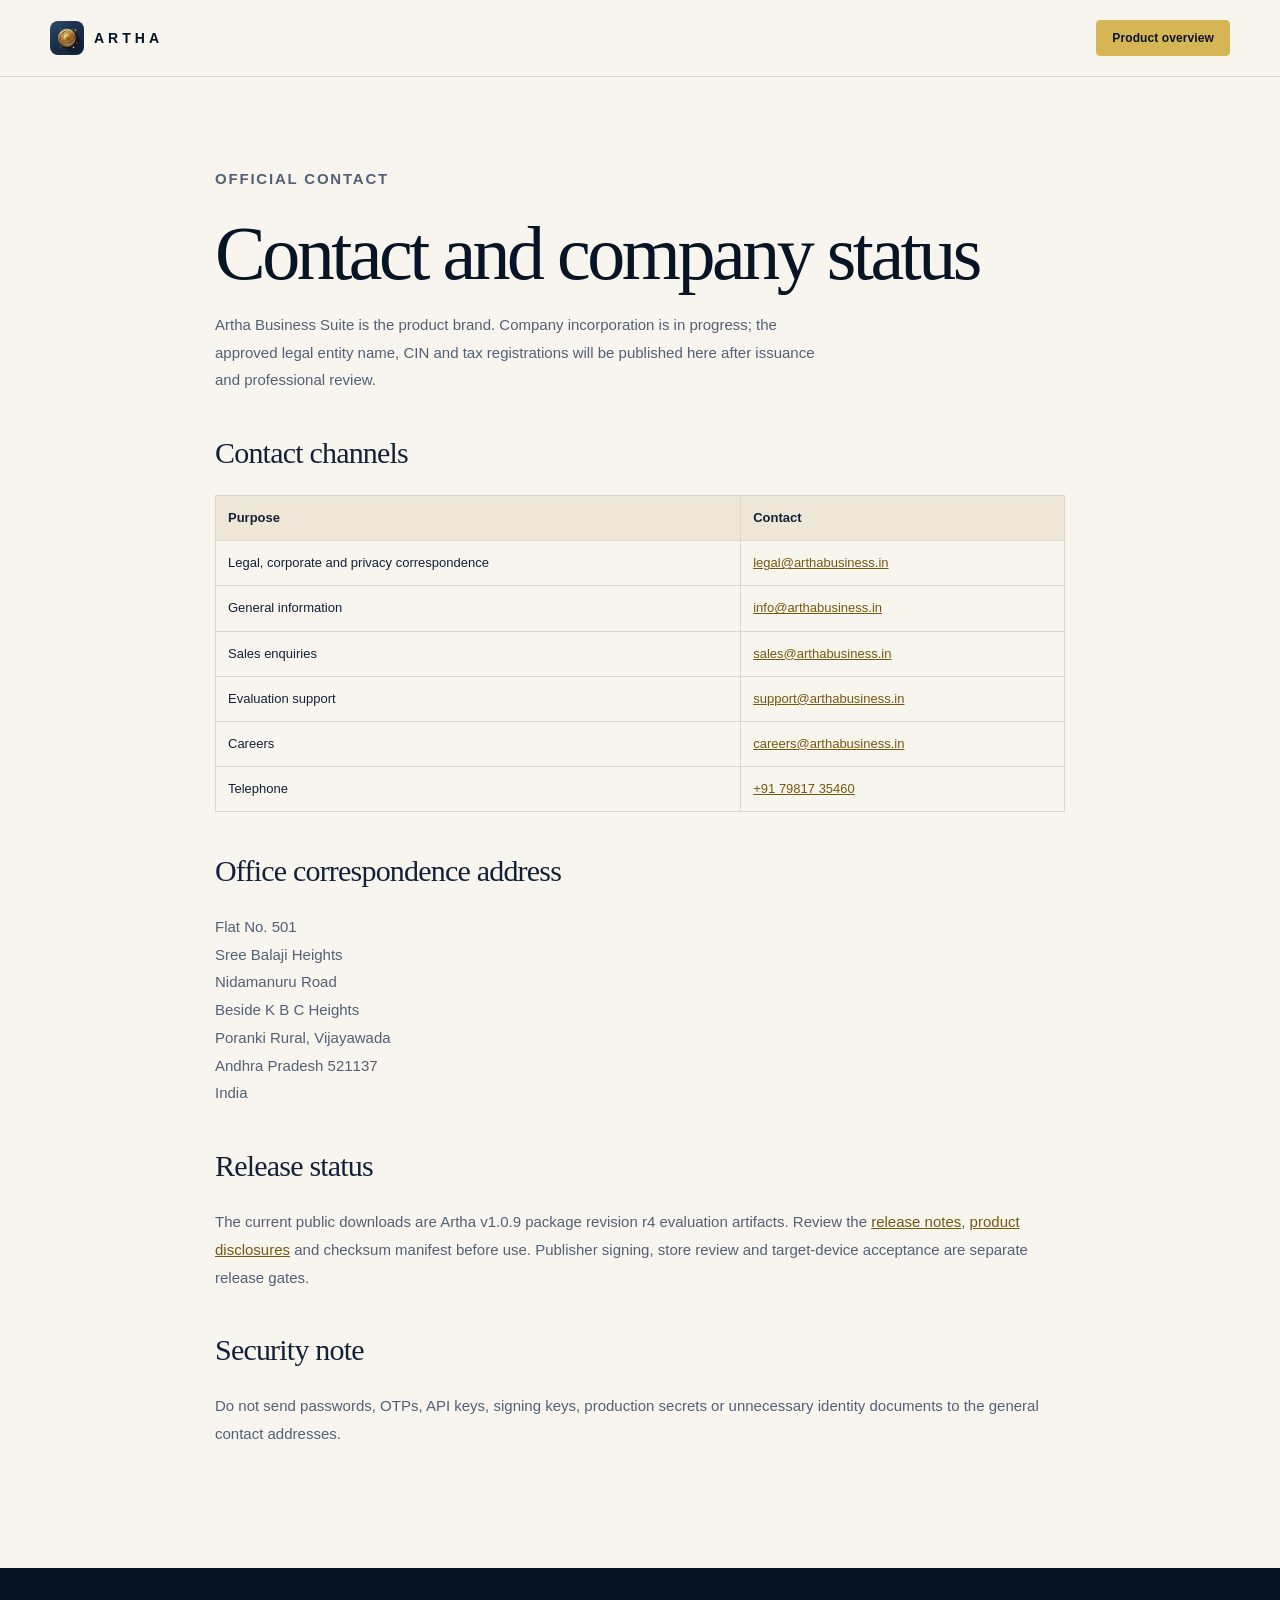
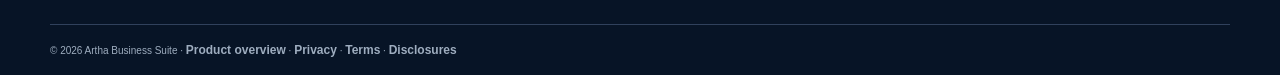
==== contact.html @ f28f2d11 "Publish Artha company contact and release boundaries" ====
<!doctype html>
<html lang="en">
<head>
  <meta charset="utf-8">
  <meta name="viewport" content="width=device-width,initial-scale=1">
  <meta name="description" content="Official contact details and company formation status for Artha Business Suite.">
  <title>Contact and company status — Artha</title>
  <link rel="icon" href="assets/artha-icon.png">
  <link rel="stylesheet" href="styles.css">
</head>
<body>
  <header class="site-header"><div class="wrap nav"><a class="brand" href="index.html"><img src="assets/artha-icon.png" alt="">ARTHA</a><a class="button button-small" href="index.html">Product overview</a></div></header>
  <main class="legal-page wrap">
    <p class="kicker">Official contact</p>
    <h1>Contact and company status</h1>
    <p class="lede">Artha Business Suite is the product brand. Company incorporation is in progress; the approved legal entity name, CIN and tax registrations will be published here after issuance and professional review.</p>
    <h2>Contact channels</h2>
    <table>
      <thead><tr><th>Purpose</th><th>Contact</th></tr></thead>
      <tbody>
        <tr><td>Legal, corporate and privacy correspondence</td><td><a href="mailto:legal@arthabusiness.in">legal@arthabusiness.in</a></td></tr>
        <tr><td>General information</td><td><a href="mailto:info@arthabusiness.in">info@arthabusiness.in</a></td></tr>
        <tr><td>Sales enquiries</td><td><a href="mailto:sales@arthabusiness.in">sales@arthabusiness.in</a></td></tr>
        <tr><td>Evaluation support</td><td><a href="mailto:support@arthabusiness.in">support@arthabusiness.in</a></td></tr>
        <tr><td>Careers</td><td><a href="mailto:careers@arthabusiness.in">careers@arthabusiness.in</a></td></tr>
        <tr><td>Telephone</td><td><a href="tel:+917981735460">+91 79817 35460</a></td></tr>
      </tbody>
    </table>
    <h2>Office correspondence address</h2>
    <p>Flat No. 501<br>Sree Balaji Heights<br>Nidamanuru Road<br>Beside K B C Heights<br>Poranki Rural, Vijayawada<br>Andhra Pradesh 521137<br>India</p>
    <h2>Release status</h2>
    <p>The current public downloads are Artha v1.0.9 package revision r4 evaluation artifacts. Review the <a href="release-notes.html">release notes</a>, <a href="disclosures.html">product disclosures</a> and checksum manifest before use. Publisher signing, store review and target-device acceptance are separate release gates.</p>
    <h2>Security note</h2>
    <p>Do not send passwords, OTPs, API keys, signing keys, production secrets or unnecessary identity documents to the general contact addresses.</p>
  </main>
  <footer class="site-footer"><div class="wrap footer-bottom">© 2026 Artha Business Suite · <a href="index.html">Product overview</a> · <a href="privacy.html">Privacy</a> · <a href="terms.html">Terms</a> · <a href="disclosures.html">Disclosures</a></div></footer>
</body>
</html>
---- styles.css ----
:root{--navy:#071426;--navy-2:#101e36;--ink:#132039;--gold:#d6b554;--gold-light:#f0df9e;--cream:#f8f5ee;--paper:#fffdf8;--muted:#637087;--line:#ded8cc;--blue:#74a6e7;--green:#69c8a3;--orange:#e5af64}*{box-sizing:border-box}html{scroll-behavior:smooth}body{margin:0;background:var(--cream);color:var(--ink);font-family:Inter,-apple-system,BlinkMacSystemFont,"Segoe UI",Arial,sans-serif;font-size:16px}.wrap{width:min(1180px,calc(100% - 48px));margin-inline:auto}.skip-link{position:absolute;left:-9999px;top:8px;background:var(--navy);color:#fff;padding:10px;z-index:10}.skip-link:focus{left:8px}.site-header{position:sticky;top:0;z-index:5;background:#f8f5eefa;backdrop-filter:blur(12px);border-bottom:1px solid var(--line)}.nav{height:76px;display:flex;align-items:center;justify-content:space-between;gap:22px}.brand{display:inline-flex;align-items:center;gap:10px;color:var(--navy);font-weight:900;letter-spacing:4px;text-decoration:none;font-size:14px}.brand img{width:34px;height:34px;border-radius:8px}.nav nav{display:flex;align-items:center;gap:26px}.nav nav a,.site-footer a{color:inherit;text-decoration:none;font-size:12px;font-weight:750}.nav nav a:hover,.site-footer a:hover,.text-link:hover{color:#8b6c13}.button{display:inline-flex;align-items:center;justify-content:center;border:1px solid var(--gold);background:var(--gold);color:var(--navy);text-decoration:none;padding:14px 20px;border-radius:4px;font-size:12px;font-weight:900;letter-spacing:.1px;transition:transform .2s ease,background-color .2s ease}.button:hover{background:var(--gold-light);transform:translateY(-2px)}.button-small{padding:10px 15px}.button-dark{background:var(--navy);border-color:var(--navy);color:#fff}.button-dark:hover{background:#172a48}.text-link{font-size:13px;font-weight:800;color:var(--navy);text-decoration:none;padding:12px 0}.text-link span{color:#9f7d1c;font-size:18px;vertical-align:-1px}.button:focus-visible,.text-link:focus-visible,.nav a:focus-visible,.site-footer a:focus-visible{outline:3px solid #397bc4;outline-offset:3px}.hero{padding:96px 0 74px;background:radial-gradient(circle at 80% 15%,#efe2ae 0,transparent 27%),var(--cream)}.hero-grid{display:grid;grid-template-columns:.91fr 1.09fr;align-items:center;gap:64px}.eyebrow,.kicker{margin:0;color:#8a6b12;letter-spacing:1.8px;font-size:10px;text-transform:uppercase;font-weight:900}.eyebrow{display:flex;align-items:center;gap:10px}.eyebrow span{width:30px;height:1px;background:var(--gold)}h1,h2,h3{font-family:Georgia,"Times New Roman",serif;font-weight:400}h1{font-size:clamp(54px,6.7vw,92px);letter-spacing:-3.5px;line-height:.95;margin:24px 0;color:var(--navy)}h1 em{font-style:normal;color:#90701b}.lede{font-size:18px;line-height:1.75;color:#536076;max-width:620px;margin:0}.actions{display:flex;align-items:center;flex-wrap:wrap;gap:23px;margin:34px 0}.trust-strip{display:flex;flex-wrap:wrap;gap:0;margin:42px 0 0;padding:0;list-style:none}.trust-strip li{border:1px solid var(--line);padding:8px 11px;margin-right:-1px;font-size:9px;text-transform:uppercase;letter-spacing:1px;font-weight:850}.product-frame{margin:0;background:var(--navy);box-shadow:0 35px 75px #07142630}.product-frame img{width:100%;display:block;aspect-ratio:16/10;object-fit:cover}.product-frame figcaption{display:block;color:#c9d2df;padding:10px 14px;font-size:10px;letter-spacing:.5px}.operating-flow{padding:40px 0;border-top:1px solid var(--line);border-bottom:1px solid var(--line);text-align:center}.operating-flow p{font-size:9px;color:#8b6b12;font-weight:900;letter-spacing:2px}.operating-flow div{display:flex;justify-content:center;align-items:center;gap:20px;flex-wrap:wrap;font:26px Georgia,serif}.operating-flow b{color:var(--gold)}.section{padding:110px 0}.section-heading{display:grid;grid-template-columns:1.05fr .75fr;align-items:end;gap:75px;margin-bottom:54px}.section-heading.narrow{grid-template-columns:1.2fr .72fr}.section-heading h2{font-size:clamp(42px,5.3vw,70px);letter-spacing:-2.5px;line-height:1.01;margin:13px 0 0;color:var(--navy)}.section-heading>p{color:var(--muted);font-size:14px;line-height:1.85;margin:0}.capability-grid{display:grid;grid-template-columns:repeat(3,1fr);border-top:1px solid var(--line);border-left:1px solid var(--line)}.capability-grid article{min-height:250px;padding:30px;border-right:1px solid var(--line);border-bottom:1px solid var(--line);background:var(--paper)}.capability-grid span,.video-grid span{font-size:10px;color:#95731c;font-weight:900;letter-spacing:1.6px}.capability-grid h3{font-size:29px;letter-spacing:-.7px;margin:41px 0 12px}.capability-grid p,.commerce-grid p{font-size:13px;line-height:1.75;color:var(--muted);margin:0}.split-section{background:#eee8dc;padding:110px 0}.split-grid{display:grid;grid-template-columns:.93fr 1.07fr;align-items:center;gap:78px}.feature-image{background:var(--navy);box-shadow:0 25px 55px #07142626}.feature-image img{display:block;width:100%;aspect-ratio:4/5;object-fit:cover}.feature-copy h2{font-size:clamp(40px,4.7vw,61px);letter-spacing:-2px;line-height:1.03;color:var(--navy);margin:14px 0 20px}.feature-copy>p:not(.kicker){color:var(--muted);line-height:1.85;font-size:15px;max-width:610px}.check-list{margin:34px 0 0;padding:0;list-style:none;border-top:1px solid #cfc7b9}.check-list li{padding:17px 0;border-bottom:1px solid #cfc7b9;display:grid;grid-template-columns:.85fr 1.15fr;gap:18px;font-size:13px}.check-list strong{font-size:14px}.check-list span{line-height:1.7;color:var(--muted)}.commerce-grid{display:grid;grid-template-columns:repeat(4,1fr);gap:1px;border:1px solid var(--line);background:var(--line)}.commerce-grid article{background:var(--paper);padding:28px;min-height:195px}.commerce-grid b{font-size:15px}.commerce-grid p{margin-top:20px}.dark-section{background:var(--navy);color:#fff;padding:110px 0}.architecture-grid{display:grid;grid-template-columns:.92fr 1.08fr;gap:80px}.architecture-grid h2{font-size:clamp(43px,4.8vw,64px);letter-spacing:-2.3px;line-height:1.03;margin:14px 0}.architecture-list{border-top:1px solid #41516a}.architecture-list article{display:grid;grid-template-columns:.57fr 1.43fr;gap:22px;padding:20px 0;border-bottom:1px solid #41516a}.architecture-list span{color:var(--gold-light);font-size:12px;text-transform:uppercase;letter-spacing:1.2px;font-weight:900}.architecture-list p{color:#c4cfdd;line-height:1.72;font-size:13px;margin:0}.status-grid{display:grid;grid-template-columns:repeat(3,1fr);gap:16px}.status-grid article{border:1px solid var(--line);background:var(--paper);padding:29px;min-height:230px}.status-label{font-size:9px;letter-spacing:1.2px;font-weight:900;text-transform:uppercase;display:inline-block;padding:5px 7px}.verified{background:#dff2e9;color:#23674d}.evaluation{background:#e3edf9;color:#29598c}.external{background:#faead6;color:#8c571d}.status-grid h3{font-size:27px;letter-spacing:-.6px;line-height:1.05;margin:32px 0 12px}.status-grid p{font-size:13px;line-height:1.75;color:var(--muted);margin:0}.release-note{margin-top:18px;padding:24px 26px;border-left:4px solid var(--gold);background:#eee5d3;display:grid;grid-template-columns:.5fr 1.55fr auto;gap:20px;align-items:start}.release-note strong{font-size:11px;text-transform:uppercase;letter-spacing:1px}.release-note p{font-size:12px;line-height:1.75;margin:0;color:#4c5a6d}.release-note a{white-space:nowrap;color:var(--navy);font-weight:800;font-size:12px}.demo-section{background:#0c1b31;color:#fff;padding:110px 0}.inverse h2{color:#fff}.inverse>p{color:#b5c1d1}.video-grid{display:grid;grid-template-columns:repeat(3,1fr);gap:18px}.video-grid article{background:#12243f;border:1px solid #32435d}.video-grid video{display:block;width:100%;aspect-ratio:16/9;background:#020814}.video-grid article>div{padding:23px}.video-grid h3{font-size:28px;margin:23px 0 8px}.video-grid p{color:#bdc8d7;font-size:12px;line-height:1.7;margin:0}.artha-callout{padding:88px 0;background:var(--gold)}.artha-callout-grid{display:grid;grid-template-columns:1fr 1fr;gap:84px;align-items:center}.artha-callout h2{font-size:clamp(40px,4.8vw,61px);letter-spacing:-2.3px;line-height:1.04;margin:14px 0}.artha-callout-grid>div>p:not(.kicker){line-height:1.82;font-size:15px;max-width:530px}.site-footer{background:var(--navy);color:#fff;padding:56px 0 0}.brand-light{color:#fff}.footer-grid{display:grid;grid-template-columns:1.25fr .7fr 1fr;gap:60px;padding-bottom:45px}.footer-grid p{font-size:12px;line-height:1.75;color:#bcc8d6}.footer-grid a:not(.brand){display:block;margin:11px 0;color:#fff}.footer-title{color:var(--gold-light)!important;text-transform:uppercase;letter-spacing:1.4px;font-size:10px!important;font-weight:900}.footer-bottom{border-top:1px solid #30415c;padding:18px 0;color:#9eadbf;font-size:10px}.legal-page{max-width:850px;padding:88px 0 105px}.legal-page h1{font-size:clamp(48px,6vw,76px);margin-bottom:22px}.legal-page h2{font-size:30px;letter-spacing:-.8px;margin-top:42px}.legal-page h3{font-size:21px;margin-top:28px}.legal-page p,.legal-page li{color:#536076;line-height:1.85;font-size:15px}.legal-page a{color:#74590e}.legal-page table{width:100%;border-collapse:collapse;font-size:13px}.legal-page th,.legal-page td{border:1px solid var(--line);padding:12px;text-align:left;vertical-align:top;line-height:1.55}.legal-page th{background:#eee6d7}.legal-notice{padding:18px 21px;background:#eee6d7;border-left:4px solid var(--gold);font-size:13px;line-height:1.7}.page-header{background:var(--cream)}@media(max-width:920px){.hero-grid,.section-heading,.section-heading.narrow,.split-grid,.architecture-grid,.artha-callout-grid{grid-template-columns:1fr;gap:30px}.hero{padding-top:65px}.product-frame{max-width:740px}.commerce-grid{grid-template-columns:repeat(2,1fr)}.release-note{grid-template-columns:1fr;gap:10px}.release-note a{white-space:normal}.footer-grid{grid-template-columns:1fr 1fr;gap:30px}.footer-grid>div:first-child{grid-column:1/-1}}@media(max-width:680px){.wrap{width:calc(100% - 28px)}.nav{height:68px}.nav nav{display:none}.button-small{display:none}h1{font-size:50px}.section,.split-section,.dark-section,.demo-section{padding:72px 0}.capability-grid,.status-grid,.video-grid{grid-template-columns:1fr}.capability-grid article{min-height:auto}.commerce-grid{grid-template-columns:1fr}.operating-flow div{font-size:18px;gap:10px}.check-list li,.architecture-list article{grid-template-columns:1fr;gap:7px}.footer-grid{grid-template-columns:1fr}.footer-grid>div:first-child{grid-column:auto}.trust-strip{margin-top:30px}.hero-grid{gap:40px}.legal-page{padding:55px 0 80px}}@media(prefers-reduced-motion:reduce){html{scroll-behavior:auto}.button{transition:none}}
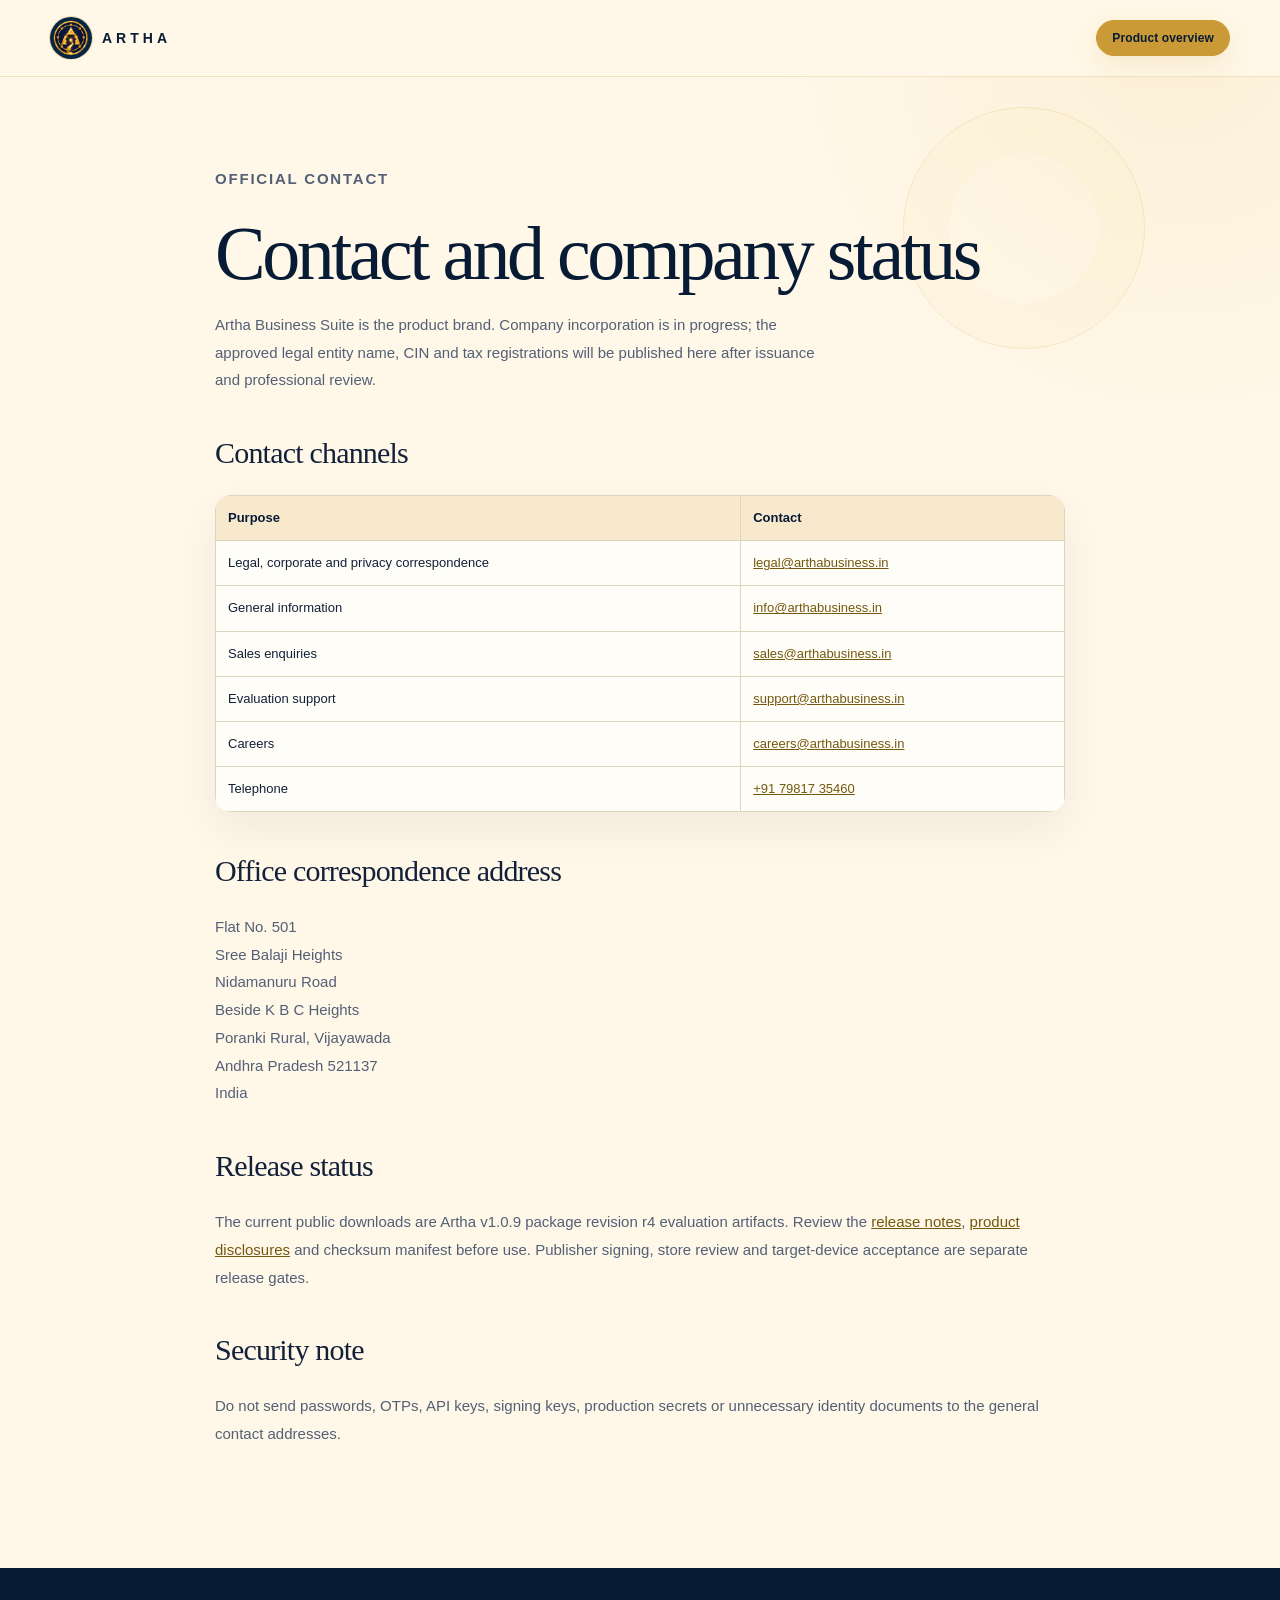
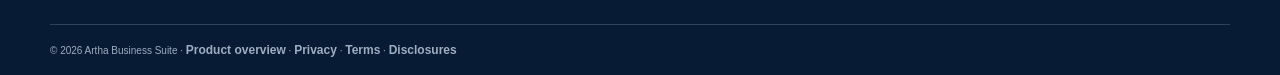
==== commit e98bbb6c: "feat: apply approved Royal Gateway brand system" ====
--- a/contact.html
+++ b/contact.html
@@ -7,6 +7,7 @@
   <title>Contact and company status — Artha</title>
   <link rel="icon" href="assets/artha-icon.png">
   <link rel="stylesheet" href="styles.css">
+  <link rel="stylesheet" href="brand.css">
 </head>
 <body>
   <header class="site-header"><div class="wrap nav"><a class="brand" href="index.html"><img src="assets/artha-icon.png" alt="">ARTHA</a><a class="button button-small" href="index.html">Product overview</a></div></header>
--- a/brand.css
+++ b/brand.css
@@ -0,0 +1,58 @@
+:root {
+  --navy: #071b35;
+  --navy-2: #0b2744;
+  --gold: #c99a35;
+  --gold-light: #e7c36a;
+  --cream: #fff7e8;
+  --paper: #fffdf8;
+  --muted: #536174;
+  --line: #ded4c2;
+}
+
+body {
+  background: radial-gradient(circle at 92% 2%, rgba(231, 195, 106, .14), transparent 25rem), var(--cream);
+}
+.site-header {
+  background: rgba(255, 247, 232, .94);
+  border-bottom-color: rgba(201, 154, 53, .22);
+}
+.brand img {
+  width: 42px;
+  height: 42px;
+  border-radius: 50%;
+  object-fit: cover;
+  box-shadow: 0 0 0 1px rgba(201, 154, 53, .35);
+}
+.button {
+  border-radius: 999px;
+  box-shadow: 0 10px 26px rgba(201, 154, 53, .14);
+}
+.legal-page { position: relative; }
+.legal-page::before {
+  content: "";
+  position: absolute;
+  z-index: -1;
+  top: 30px;
+  right: -80px;
+  width: 240px;
+  height: 240px;
+  border: 1px solid rgba(201, 154, 53, .18);
+  border-radius: 50%;
+  box-shadow: inset 0 0 0 45px rgba(231, 195, 106, .045);
+}
+.legal-page table {
+  overflow: hidden;
+  border-radius: 16px;
+  background: var(--paper);
+  box-shadow: 0 18px 45px rgba(7, 27, 53, .06);
+}
+.legal-page th { background: #f8e9cd; color: var(--navy); }
+.legal-notice {
+  border-left-color: var(--gold);
+  border-radius: 0 14px 14px 0;
+  background: #f8e9cd;
+}
+@media (max-width: 680px) {
+  .brand img { width: 38px; height: 38px; }
+  .legal-page::before { right: -140px; }
+}
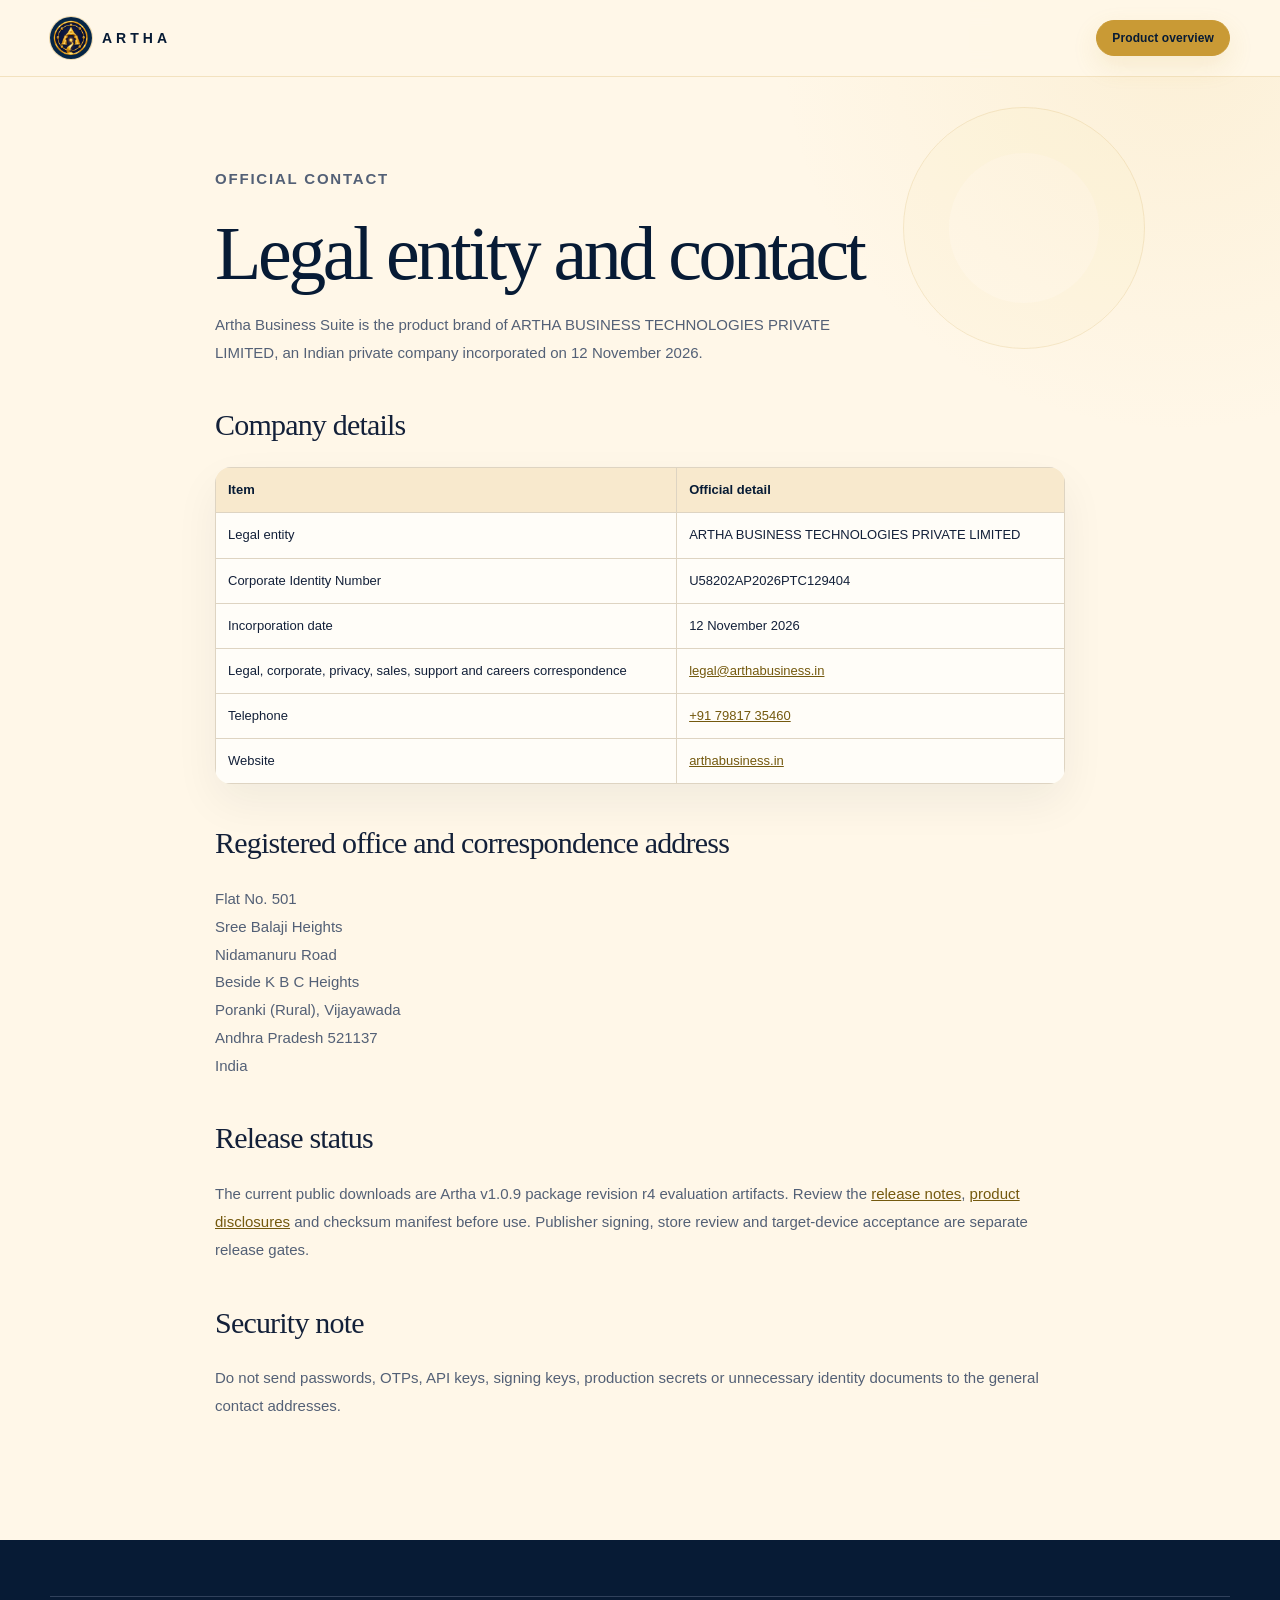
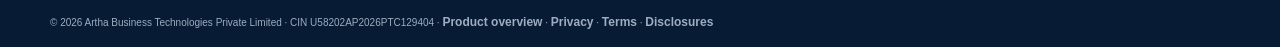
==== commit df2687a1: "Publish incorporated company details" ====
--- a/contact.html
+++ b/contact.html
@@ -3,8 +3,8 @@
 <head>
   <meta charset="utf-8">
   <meta name="viewport" content="width=device-width,initial-scale=1">
-  <meta name="description" content="Official contact details and company formation status for Artha Business Suite.">
-  <title>Contact and company status — Artha</title>
+  <meta name="description" content="Official legal entity and contact details for Artha Business Suite.">
+  <title>Legal entity and contact — Artha</title>
   <link rel="icon" href="assets/artha-icon.png">
   <link rel="stylesheet" href="styles.css">
   <link rel="stylesheet" href="brand.css">
@@ -13,27 +13,27 @@
   <header class="site-header"><div class="wrap nav"><a class="brand" href="index.html"><img src="assets/artha-icon.png" alt="">ARTHA</a><a class="button button-small" href="index.html">Product overview</a></div></header>
   <main class="legal-page wrap">
     <p class="kicker">Official contact</p>
-    <h1>Contact and company status</h1>
-    <p class="lede">Artha Business Suite is the product brand. Company incorporation is in progress; the approved legal entity name, CIN and tax registrations will be published here after issuance and professional review.</p>
-    <h2>Contact channels</h2>
+    <h1>Legal entity and contact</h1>
+    <p class="lede">Artha Business Suite is the product brand of ARTHA BUSINESS TECHNOLOGIES PRIVATE LIMITED, an Indian private company incorporated on 12 November 2026.</p>
+    <h2>Company details</h2>
     <table>
-      <thead><tr><th>Purpose</th><th>Contact</th></tr></thead>
+      <thead><tr><th>Item</th><th>Official detail</th></tr></thead>
       <tbody>
-        <tr><td>Legal, corporate and privacy correspondence</td><td><a href="mailto:legal@arthabusiness.in">legal@arthabusiness.in</a></td></tr>
-        <tr><td>General information</td><td><a href="mailto:info@arthabusiness.in">info@arthabusiness.in</a></td></tr>
-        <tr><td>Sales enquiries</td><td><a href="mailto:sales@arthabusiness.in">sales@arthabusiness.in</a></td></tr>
-        <tr><td>Evaluation support</td><td><a href="mailto:support@arthabusiness.in">support@arthabusiness.in</a></td></tr>
-        <tr><td>Careers</td><td><a href="mailto:careers@arthabusiness.in">careers@arthabusiness.in</a></td></tr>
+        <tr><td>Legal entity</td><td>ARTHA BUSINESS TECHNOLOGIES PRIVATE LIMITED</td></tr>
+        <tr><td>Corporate Identity Number</td><td>U58202AP2026PTC129404</td></tr>
+        <tr><td>Incorporation date</td><td>12 November 2026</td></tr>
+        <tr><td>Legal, corporate, privacy, sales, support and careers correspondence</td><td><a href="mailto:legal@arthabusiness.in">legal@arthabusiness.in</a></td></tr>
         <tr><td>Telephone</td><td><a href="tel:+917981735460">+91 79817 35460</a></td></tr>
+        <tr><td>Website</td><td><a href="https://arthabusiness.in/">arthabusiness.in</a></td></tr>
       </tbody>
     </table>
-    <h2>Office correspondence address</h2>
-    <p>Flat No. 501<br>Sree Balaji Heights<br>Nidamanuru Road<br>Beside K B C Heights<br>Poranki Rural, Vijayawada<br>Andhra Pradesh 521137<br>India</p>
+    <h2>Registered office and correspondence address</h2>
+    <p>Flat No. 501<br>Sree Balaji Heights<br>Nidamanuru Road<br>Beside K B C Heights<br>Poranki (Rural), Vijayawada<br>Andhra Pradesh 521137<br>India</p>
     <h2>Release status</h2>
     <p>The current public downloads are Artha v1.0.9 package revision r4 evaluation artifacts. Review the <a href="release-notes.html">release notes</a>, <a href="disclosures.html">product disclosures</a> and checksum manifest before use. Publisher signing, store review and target-device acceptance are separate release gates.</p>
     <h2>Security note</h2>
     <p>Do not send passwords, OTPs, API keys, signing keys, production secrets or unnecessary identity documents to the general contact addresses.</p>
   </main>
-  <footer class="site-footer"><div class="wrap footer-bottom">© 2026 Artha Business Suite · <a href="index.html">Product overview</a> · <a href="privacy.html">Privacy</a> · <a href="terms.html">Terms</a> · <a href="disclosures.html">Disclosures</a></div></footer>
+  <footer class="site-footer"><div class="wrap footer-bottom">© 2026 Artha Business Technologies Private Limited · CIN U58202AP2026PTC129404 · <a href="index.html">Product overview</a> · <a href="privacy.html">Privacy</a> · <a href="terms.html">Terms</a> · <a href="disclosures.html">Disclosures</a></div></footer>
 </body>
 </html>
